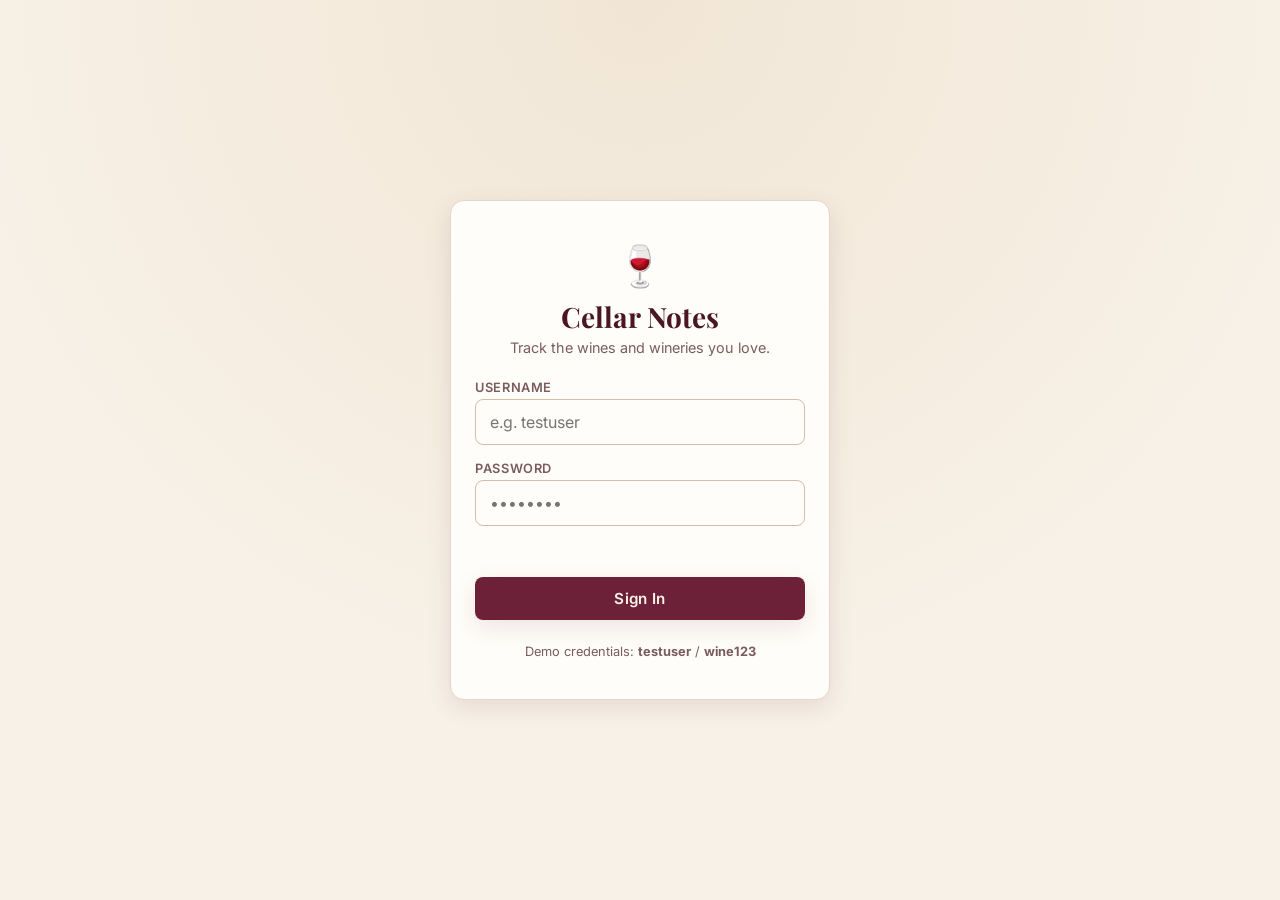
==== index.html @ 5b129e88 "Add login and main pages with hardcoded wine rating test data Builds the initial UI: a login page (i" ====
<!DOCTYPE html>
<html lang="en">
<head>
	<meta charset="UTF-8" />
	<meta name="viewport" content="width=device-width, initial-scale=1.0" />
	<title>Cellar Notes &mdash; Sign In</title>
	<link rel="preconnect" href="https://fonts.googleapis.com" />
	<link href="https://fonts.googleapis.com/css2?family=Playfair+Display:wght@600;700&family=Inter:wght@400;500;600&display=swap" rel="stylesheet" />
	<link rel="stylesheet" href="css/variables.css" />
	<link rel="stylesheet" href="css/base.css" />
	<link rel="stylesheet" href="css/login.css" />
</head>
<body>
	<div class="login-page">
		<div class="login-card card">
			<div class="login-brand">
				<span class="login-brand-icon" aria-hidden="true">&#127863;</span>
				<h1>Cellar Notes</h1>
				<p class="login-tagline">Track the wines and wineries you love.</p>
			</div>

			<form id="login-form" class="login-form" novalidate>
				<div class="field">
					<label for="username">Username</label>
					<input type="text" id="username" name="username" autocomplete="username" placeholder="e.g. testuser" />
				</div>
				<div class="field">
					<label for="password">Password</label>
					<input type="password" id="password" name="password" autocomplete="current-password" placeholder="&bull;&bull;&bull;&bull;&bull;&bull;&bull;&bull;" />
				</div>
				<p id="login-error" class="field-error" role="alert"></p>
				<button type="submit" class="btn btn-primary login-submit">Sign In</button>
			</form>

			<p class="login-hint">Demo credentials: <strong>testuser</strong> / <strong>wine123</strong></p>
		</div>
	</div>

	<script type="module" src="js/login.js"></script>
</body>
</html>
---- css/variables.css ----
/**
 * Shared design tokens for the wine-inspired color palette and typography.
 * Import this before any other stylesheet.
 */
:root {
	/* Core wine palette */
	--color-bg: #f8f1e7;
	--color-bg-alt: #f1e6d6;
	--color-surface: #fffdf9;
	--color-surface-raised: #ffffff;

	--color-primary: #6d2138;
	--color-primary-dark: #4a1626;
	--color-primary-light: #8c3a52;

	--color-accent: #c08a3e;
	--color-accent-light: #e0bd7f;

	--color-text: #2e1b1f;
	--color-text-muted: #7a5c5c;
	--color-text-inverse: #fbf3e7;

	--color-border: #e4d6c8;
	--color-border-strong: #d3bfa8;

	--color-danger: #a3312a;
	--color-success: #4d7c4a;

	/* Wine variety colors */
	--color-wine-red: #6d1f2b;
	--color-wine-white: #d8c07a;
	--color-wine-rose: #d98a9b;
	--color-wine-fruit: #d9772f;
	--color-wine-dessert: #8a4b8f;

	/* Typography */
	--font-heading: "Playfair Display", Georgia, "Times New Roman", serif;
	--font-body: "Inter", -apple-system, BlinkMacSystemFont, "Segoe UI", Roboto, sans-serif;

	/* Spacing */
	--space-xs: 0.25rem;
	--space-sm: 0.5rem;
	--space-md: 1rem;
	--space-lg: 1.5rem;
	--space-xl: 2.5rem;

	/* Effects */
	--radius-sm: 8px;
	--radius-md: 14px;
	--radius-lg: 22px;
	--shadow-soft: 0 8px 24px rgba(74, 22, 38, 0.1);
	--shadow-strong: 0 16px 40px rgba(74, 22, 38, 0.18);
}
---- css/base.css ----
/**
 * Shared resets and components used across every page (buttons, inputs, cards, star ratings).
 */
* {
	box-sizing: border-box;
}

html,
body {
	margin: 0;
	padding: 0;
}

body {
	background: var(--color-bg);
	color: var(--color-text);
	font-family: var(--font-body);
	min-height: 100vh;
}

h1,
h2,
h3 {
	font-family: var(--font-heading);
	color: var(--color-primary-dark);
	margin: 0;
}

p {
	margin: 0;
}

button {
	font-family: var(--font-body);
	cursor: pointer;
}

input {
	font-family: var(--font-body);
}

a {
	color: var(--color-primary);
}

/* Buttons */
.btn {
	display: inline-flex;
	align-items: center;
	justify-content: center;
	gap: var(--space-sm);
	border: none;
	border-radius: var(--radius-sm);
	padding: 0.75rem 1.5rem;
	font-size: 0.95rem;
	font-weight: 600;
	letter-spacing: 0.02em;
	transition: transform 0.15s ease, box-shadow 0.15s ease, background 0.15s ease;
}

.btn:active {
	transform: translateY(1px);
}

.btn-primary {
	background: var(--color-primary);
	color: var(--color-text-inverse);
	box-shadow: var(--shadow-soft);
}

.btn-primary:hover {
	background: var(--color-primary-dark);
}

.btn-secondary {
	background: transparent;
	color: var(--color-primary);
	border: 1px solid var(--color-border-strong);
}

.btn-secondary:hover {
	background: var(--color-bg-alt);
}

.btn-icon {
	background: var(--color-accent);
	color: var(--color-primary-dark);
	border-radius: 50%;
	width: 2.75rem;
	height: 2.75rem;
	padding: 0;
	flex: 0 0 auto;
}

.btn-icon:hover {
	background: var(--color-accent-light);
}

/* Form fields */
.field {
	display: flex;
	flex-direction: column;
	gap: var(--space-xs);
	text-align: left;
}

.field label {
	font-size: 0.8rem;
	font-weight: 600;
	color: var(--color-text-muted);
	text-transform: uppercase;
	letter-spacing: 0.05em;
}

.field input {
	border: 1px solid var(--color-border-strong);
	border-radius: var(--radius-sm);
	padding: 0.75rem 0.9rem;
	font-size: 1rem;
	background: var(--color-surface);
	color: var(--color-text);
	outline: none;
	transition: border-color 0.15s ease, box-shadow 0.15s ease;
}

.field input:focus {
	border-color: var(--color-primary);
	box-shadow: 0 0 0 3px rgba(109, 33, 56, 0.12);
}

.field-error {
	color: var(--color-danger);
	font-size: 0.8rem;
	min-height: 1.1em;
}

/* Star rating */
.star-rating {
	position: relative;
	display: inline-block;
	font-size: 1.1rem;
	line-height: 1;
	white-space: nowrap;
}

.star-rating .stars-back,
.star-rating .stars-front {
	letter-spacing: 0.15em;
}

.star-rating .stars-back {
	color: var(--color-border-strong);
}

.star-rating .stars-front {
	position: absolute;
	top: 0;
	left: 0;
	overflow: hidden;
	color: var(--color-accent);
	white-space: nowrap;
}

.star-rating-value {
	margin-left: var(--space-sm);
	font-size: 0.85rem;
	color: var(--color-text-muted);
	vertical-align: middle;
}

/* Wine color swatch/badge */
.wine-badge {
	display: inline-flex;
	align-items: center;
	gap: 0.35rem;
	font-size: 0.72rem;
	font-weight: 600;
	text-transform: uppercase;
	letter-spacing: 0.04em;
	padding: 0.2rem 0.55rem;
	border-radius: 999px;
	background: var(--color-bg-alt);
	color: var(--color-text-muted);
}

.wine-badge::before {
	content: "";
	width: 0.6rem;
	height: 0.6rem;
	border-radius: 50%;
	background: currentColor;
	flex: 0 0 auto;
}

.wine-badge.color-Red {
	color: var(--color-wine-red);
}

.wine-badge.color-White {
	color: #a68a2c;
}

.wine-badge.color-Rose {
	color: #b5647a;
}

.wine-badge.color-Fruit {
	color: var(--color-wine-fruit);
}

.wine-badge.color-Dessert {
	color: var(--color-wine-dessert);
}

/* Generic card */
.card {
	background: var(--color-surface);
	border: 1px solid var(--color-border);
	border-radius: var(--radius-md);
	box-shadow: var(--shadow-soft);
}

.empty-state {
	color: var(--color-text-muted);
	font-size: 0.9rem;
	padding: var(--space-lg);
	text-align: center;
}
---- css/login.css ----
/**
 * Styles for the login page (index.html).
 */
.login-page {
	min-height: 100vh;
	display: flex;
	align-items: center;
	justify-content: center;
	padding: var(--space-lg);
	background: radial-gradient(circle at top, var(--color-bg-alt), var(--color-bg) 65%);
}

.login-card {
	width: 100%;
	max-width: 380px;
	padding: var(--space-xl) var(--space-lg);
	display: flex;
	flex-direction: column;
	gap: var(--space-lg);
	text-align: center;
}

.login-brand {
	display: flex;
	flex-direction: column;
	align-items: center;
	gap: var(--space-xs);
}

.login-brand-icon {
	font-size: 2.5rem;
	margin-bottom: var(--space-xs);
}

.login-brand h1 {
	font-size: 1.75rem;
}

.login-tagline {
	color: var(--color-text-muted);
	font-size: 0.9rem;
}

.login-form {
	display: flex;
	flex-direction: column;
	gap: var(--space-md);
}

.login-submit {
	margin-top: var(--space-xs);
	width: 100%;
}

.login-hint {
	font-size: 0.8rem;
	color: var(--color-text-muted);
}
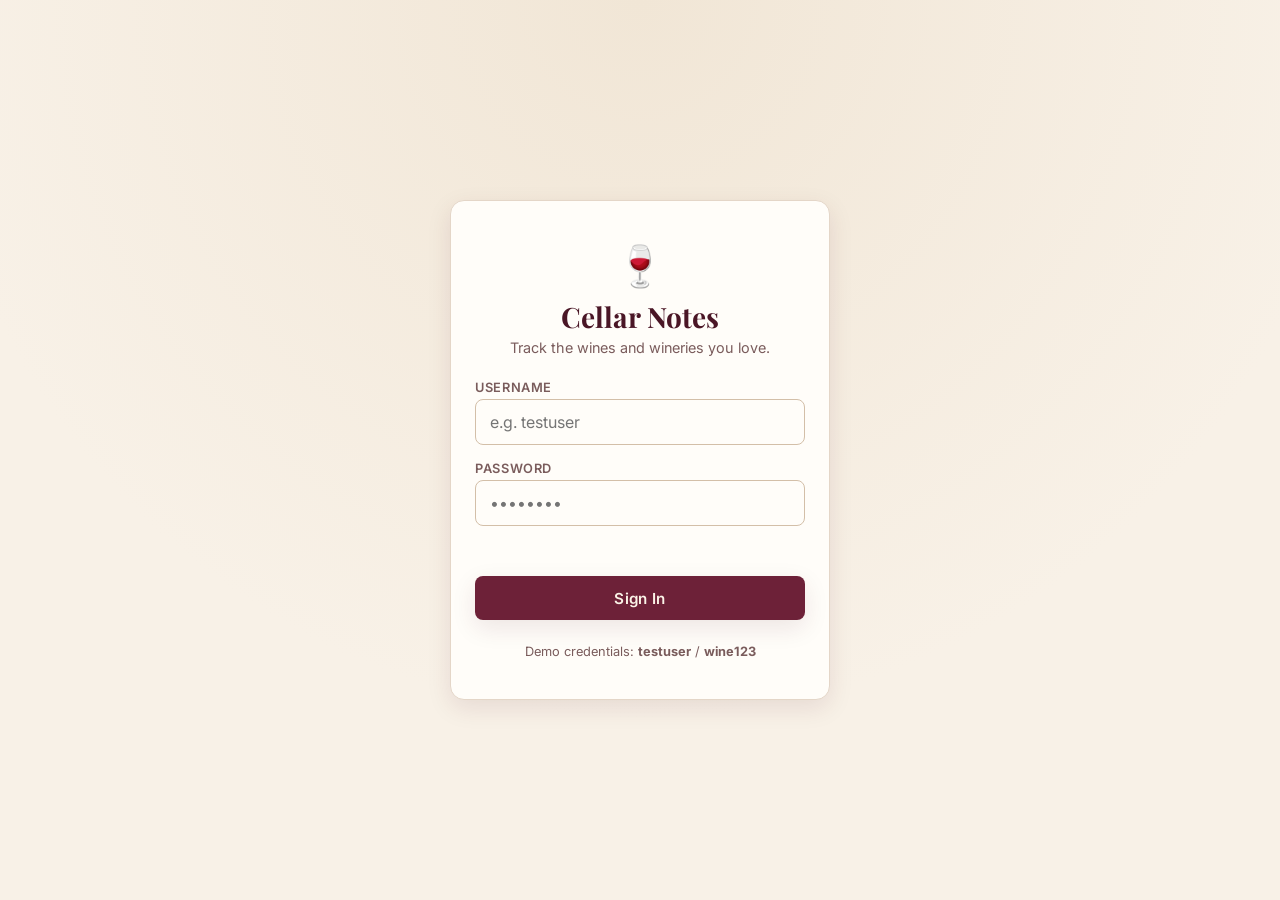
==== commit d2d3a265: "Rework layout mobile-first for on-the-go phone use This app is for people out at wineries on their p" ====
--- a/index.html
+++ b/index.html
@@ -2,7 +2,8 @@
 <html lang="en">
 <head>
 	<meta charset="UTF-8" />
-	<meta name="viewport" content="width=device-width, initial-scale=1.0" />
+	<meta name="viewport" content="width=device-width, initial-scale=1.0, viewport-fit=cover" />
+	<meta name="theme-color" content="#6d2138" />
 	<title>Cellar Notes &mdash; Sign In</title>
 	<link rel="preconnect" href="https://fonts.googleapis.com" />
 	<link href="https://fonts.googleapis.com/css2?family=Playfair+Display:wght@600;700&family=Inter:wght@400;500;600&display=swap" rel="stylesheet" />
--- a/css/base.css
+++ b/css/base.css
@@ -16,6 +16,8 @@
 	color: var(--color-text);
 	font-family: var(--font-body);
 	min-height: 100vh;
+	min-height: 100dvh;
+	-webkit-tap-highlight-color: transparent;
 }
 
 h1,
@@ -52,6 +54,7 @@
 	border: none;
 	border-radius: var(--radius-sm);
 	padding: 0.75rem 1.5rem;
+	min-height: 2.75rem;
 	font-size: 0.95rem;
 	font-weight: 600;
 	letter-spacing: 0.02em;
@@ -59,7 +62,7 @@
 }
 
 .btn:active {
-	transform: translateY(1px);
+	transform: scale(0.97);
 }
 
 .btn-primary {
@@ -68,18 +71,10 @@
 	box-shadow: var(--shadow-soft);
 }
 
-.btn-primary:hover {
-	background: var(--color-primary-dark);
-}
-
 .btn-secondary {
 	background: transparent;
 	color: var(--color-primary);
 	border: 1px solid var(--color-border-strong);
-}
-
-.btn-secondary:hover {
-	background: var(--color-bg-alt);
 }
 
 .btn-icon {
@@ -92,8 +87,44 @@
 	flex: 0 0 auto;
 }
 
-.btn-icon:hover {
-	background: var(--color-accent-light);
+/* Ghost icon button for use on the dark primary background (topbars) */
+.btn-icon-ghost {
+	display: inline-flex;
+	align-items: center;
+	justify-content: center;
+	background: rgba(251, 243, 231, 0.12);
+	border: 1px solid rgba(251, 243, 231, 0.3);
+	color: var(--color-text-inverse);
+	border-radius: 50%;
+	width: 2.75rem;
+	height: 2.75rem;
+	font-size: 1.15rem;
+	flex: 0 0 auto;
+	text-decoration: none;
+	transition: background 0.15s ease, transform 0.15s ease;
+}
+
+.btn-icon-ghost:active {
+	transform: scale(0.94);
+}
+
+/* Hover-only affordances - gated so tapping on a touchscreen doesn't leave a stuck "hover" state. */
+@media (hover: hover) and (pointer: fine) {
+	.btn-primary:hover {
+		background: var(--color-primary-dark);
+	}
+
+	.btn-secondary:hover {
+		background: var(--color-bg-alt);
+	}
+
+	.btn-icon:hover {
+		background: var(--color-accent-light);
+	}
+
+	.btn-icon-ghost:hover {
+		background: rgba(251, 243, 231, 0.22);
+	}
 }
 
 /* Form fields */
--- a/css/login.css
+++ b/css/login.css
@@ -3,10 +3,11 @@
  */
 .login-page {
 	min-height: 100vh;
+	min-height: 100dvh;
 	display: flex;
 	align-items: center;
 	justify-content: center;
-	padding: var(--space-lg);
+	padding: calc(var(--space-lg) + env(safe-area-inset-top)) var(--space-lg) calc(var(--space-lg) + env(safe-area-inset-bottom));
 	background: radial-gradient(circle at top, var(--color-bg-alt), var(--color-bg) 65%);
 }
 
